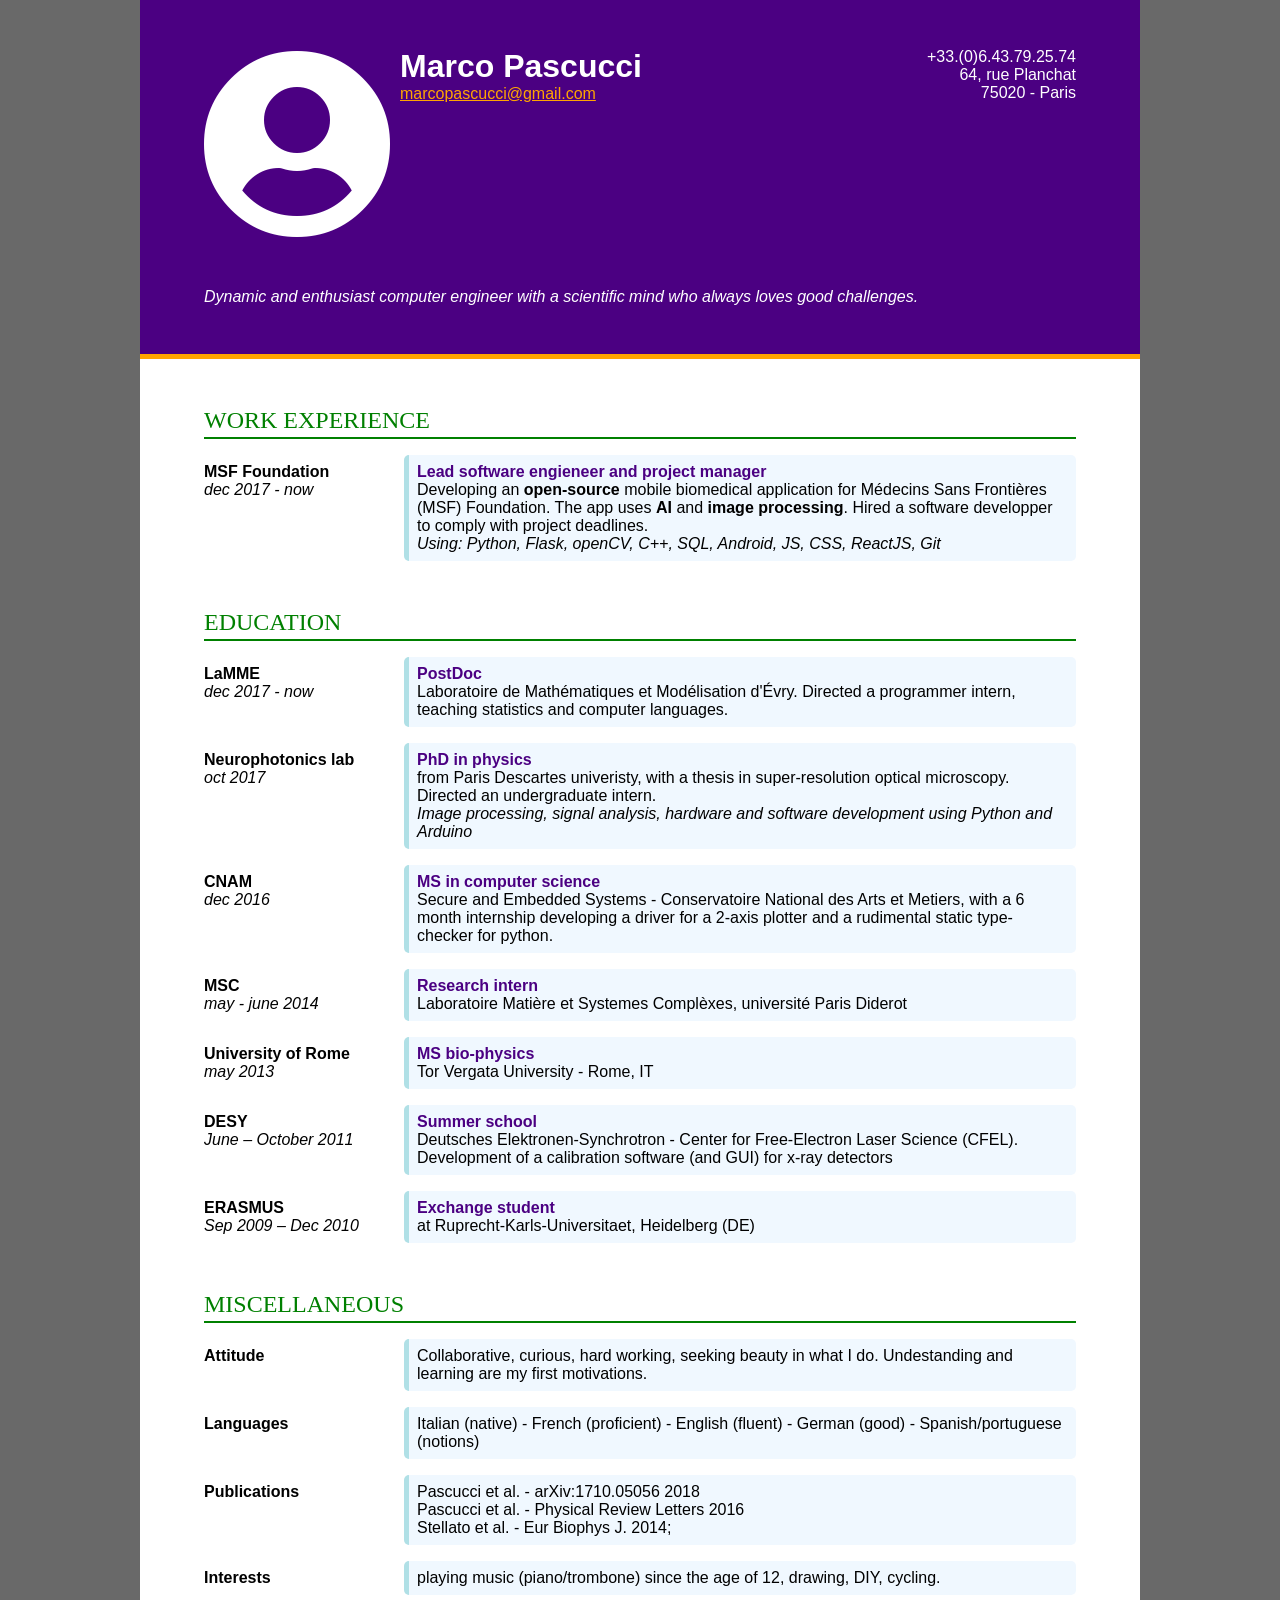
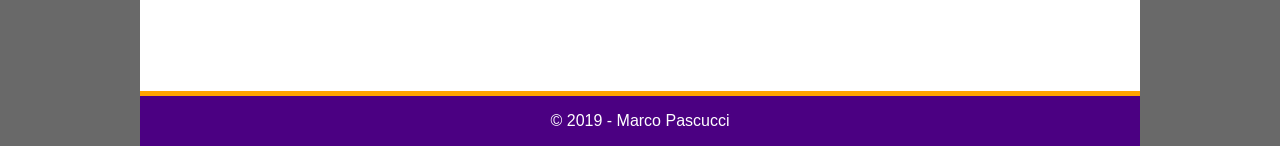
==== docs/index.html @ 4648088e "moved in docs" ====
<html>
    <head>
        <meta charset="UTF-8">
        <link rel="stylesheet" href="style.css"> 
        <link rel="stylesheet" href="https://use.fontawesome.com/releases/v5.6.3/css/all.css" integrity="sha384-UHRtZLI+pbxtHCWp1t77Bi1L4ZtiqrqD80Kn4Z8NTSRyMA2Fd33n5dQ8lWUE00s/" crossorigin="anonymous">
        <script src="data.js"></script>
    </head>
    <body>
        <div class="page">
            <section class="header">
                <div class="headerMain">
                    <div class="leftBox">
                    <i id="photo" class="fas fa-user-circle" style="font-size: 12em;"></i>
                    <div class="nameBox">
                        <span id="personal-name"></span><br>
                        <a id="personal-email"></a>
                    </div>
                    </div>
                    <div class="address">
                        <span id="personal-telephone"></span><br>
                        <span id="personal-addressLine1"></span><br>
                        <span id="personal-addressLine2"></span>
                    </div>
                </div>
                <span id="personal-motto"></span>
            </section>

            <section class="mainTable">
                <div class="pageItem experienceList">
                    <div class="sectionTitle">Work experience</div>
                </div>
                <div class="pageItem educationList">
                    <div class="sectionTitle">Education</div>
                </div>
                <div class="pageItem Miscellaneous">
                    <div class="sectionTitle">Miscellaneous</div>
                </div>
            </section>
            <section class="footer">
                <div>© 2019 - Marco Pascucci</div>
            </section>
        </div>
    </body>
    <script src="scipt.js"></script>
</html>
---- docs/style.css ----
:root {
    --fg-color: black;
    --header-fg-color: rgb(255, 255, 255);
    --fg-color-2: orange;
    --page-color: white;
    --header-color: indigo;
    --section-color: green;
    --padding: 3em;
    --padding-sides: 4em;
}

body {
    font-family: Verdana, Geneva, Tahoma, sans-serif;
    min-width: 300px;
    margin: 0;
    background-color:  dimgray;
}

a {
    color: var(--fg-color-2);
}

div.page {
    max-width: 1000px;
    margin: auto;
}

section.header {
    display: flex;
    flex-direction: column;
    background-color: var(--header-color);
    padding: var(--padding) var(--padding-sides);
    color: var(--header-fg-color); 
    border-bottom: 5px solid var(--fg-color-2);
}
section.footer {
    display: flex;
    background-color: var(--header-color);
    color: var(--header-fg-color); 
    border-top: 5px solid var(--fg-color-2);
    min-height: 50px;
}

section.footer div {
    margin: auto;
}


div.headerMain {
    display: flex;
    justify-content: space-between;
    padding-bottom: var(--padding);
}
div.headerMain .leftBox {
    display: flex;
    justify-content: flex-start;
}

#photo {
    padding-right: 10px;
}

section.mainTable {
    display: table;
    box-sizing: border-box;
    width: 100%;
    flex-direction: column;
    background-color: var(--page-color);
    padding: var(--padding) var(--padding-sides);
}

.pageItem {
    display: block;
    box-sizing: border-box;
    padding-bottom: var(--padding);
    /* border: 1px solid black; */
}

.listEntry {
    /* box-sizing: border-box; */
    background-color: aliceblue;
    border-left: 5px solid powderblue;
    padding: 0.5em;
    border-radius: 5px;
}
.sectionTitle {
    /* padding-right: 1em; */
    padding-bottom: 3px;
    color: var(--section-color);
    /* font-weight: bold; */
    font-size: 150%;
    border-bottom: 2px solid var(--section-color);
    font-family: "gill sans";
    text-transform: uppercase;
    /* border-left: 2px solid var(--section-color); */
    /* border-radius: 25px; */

}
.tableRow {
    display: table-row;
}
.tableCell {
    display: table-cell;
    min-width: 200px;
    /* padding-right: 2em; */
    padding-top:1em;
}

div.address{
    text-align: right;
}

#personal-name {
    font-size: 2em;
    font-weight: bold;
}
#personal-motto {
    font-style: italic;
}

.pageItem p {
    margin: 0;
}

p.titleItem {
    font-weight: bold;
    color: var(--header-color);
}
p.skillsItem {
    font-style: italic;
}
p.dateItem {
    font-style : italic;
}
p.whereItem {
    font-weight: bold;
}


/* Responsive
==================================== */
@media all and (max-width: 700px) {
    :root {
        --padding: 2em;
        --padding-sides: 1em;
    }
    .tableCell{
       display: block; 
       padding:0;
    }
    .tableRow{
        display: block; 
        padding-top: 1em;
     }
     div.headerMain {
        flex-direction: column;
     }
     div.headerMain .leftBox {
        flex-direction: column;
        justify-content: flex-start;
    }
     div.headerMain {
        text-align: center;
    }
    div.address {
        text-align: center;
        padding-top: 1em;
    }
    p.whereItem {
        display: inline-block;
        padding-right: 1em;
    }
    p.dateItem {
        display: inline-block;
    }
}
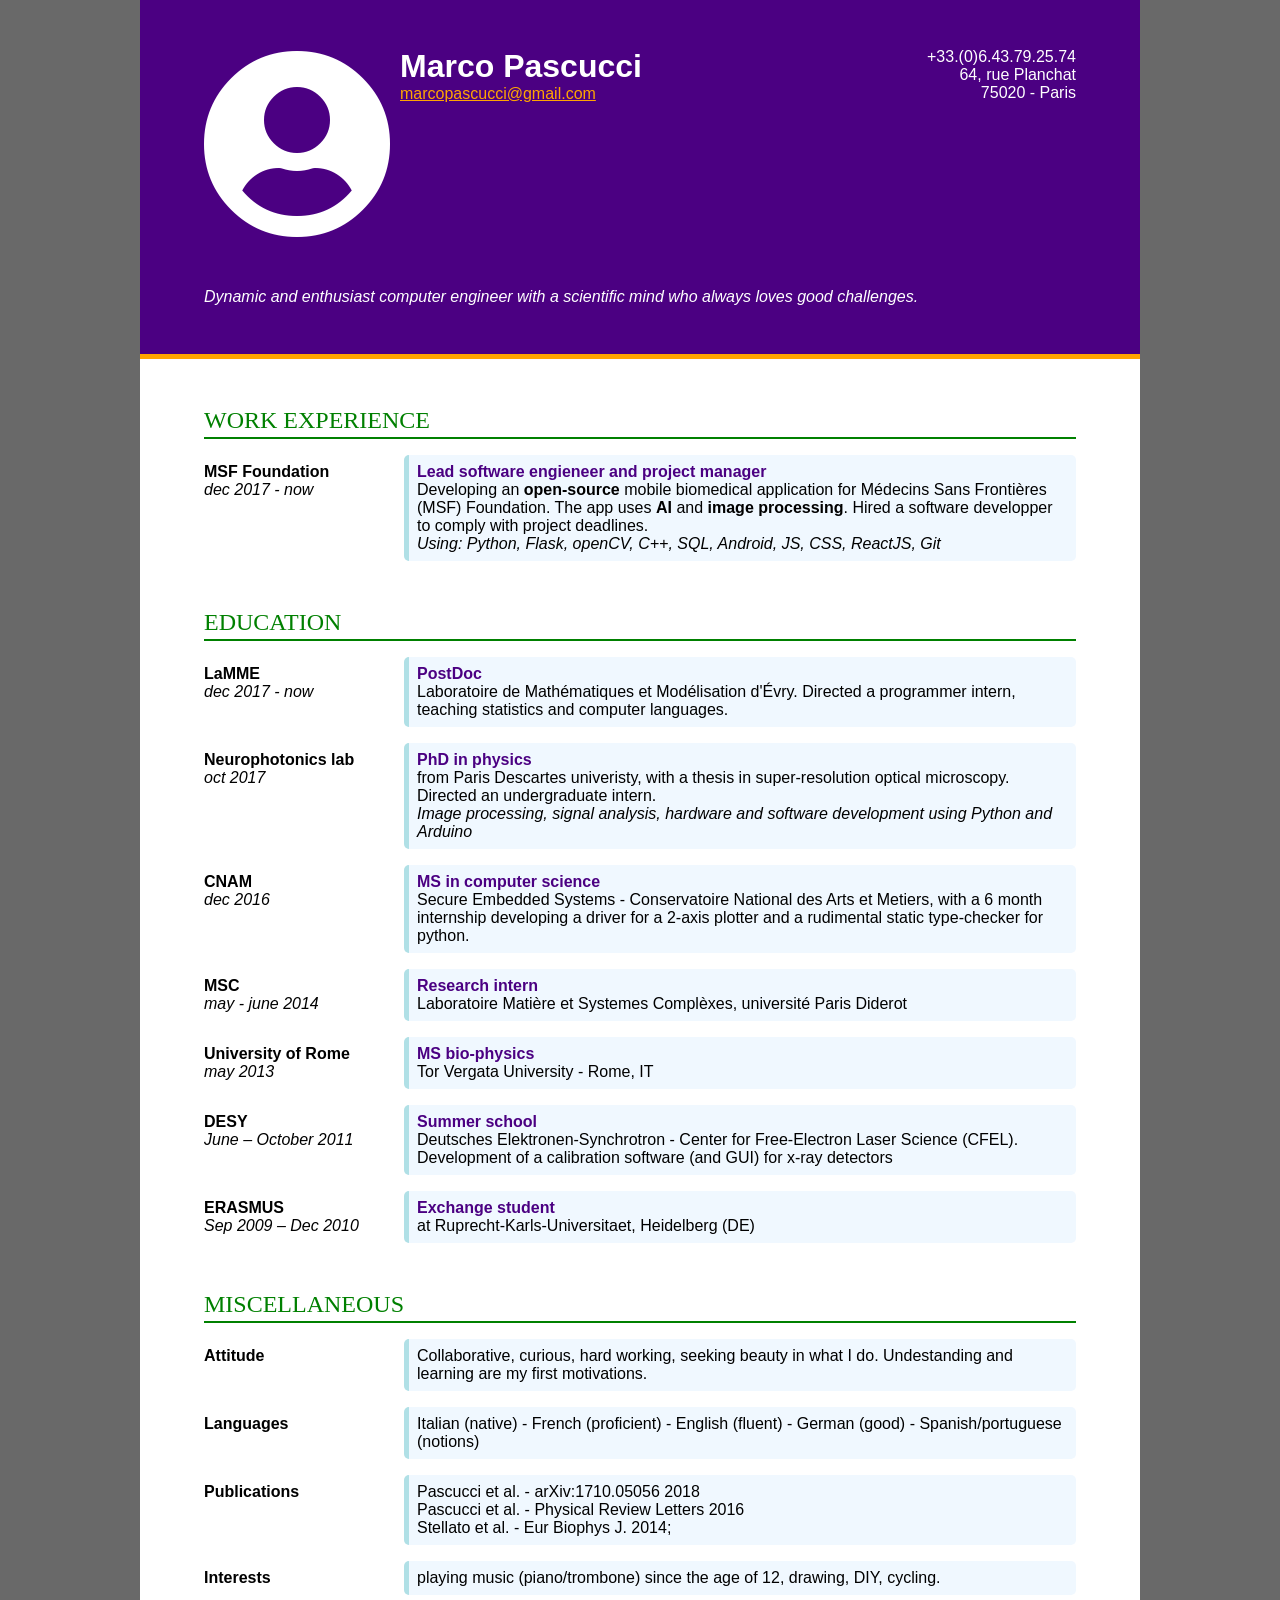
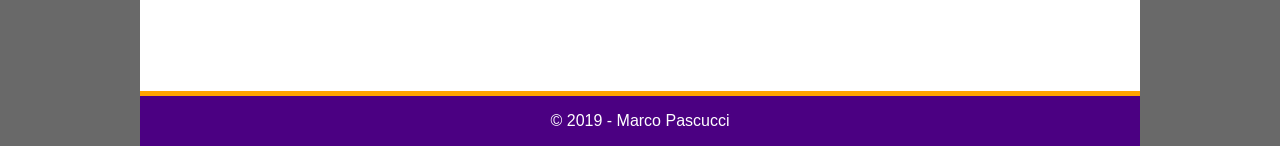
==== commit c7ded153: "general" ====
--- a/docs/index.html
+++ b/docs/index.html
@@ -1,4 +1,4 @@
-
+<!DOCTYPE html>
 <html>
     <head>
         <meta charset="UTF-8">
